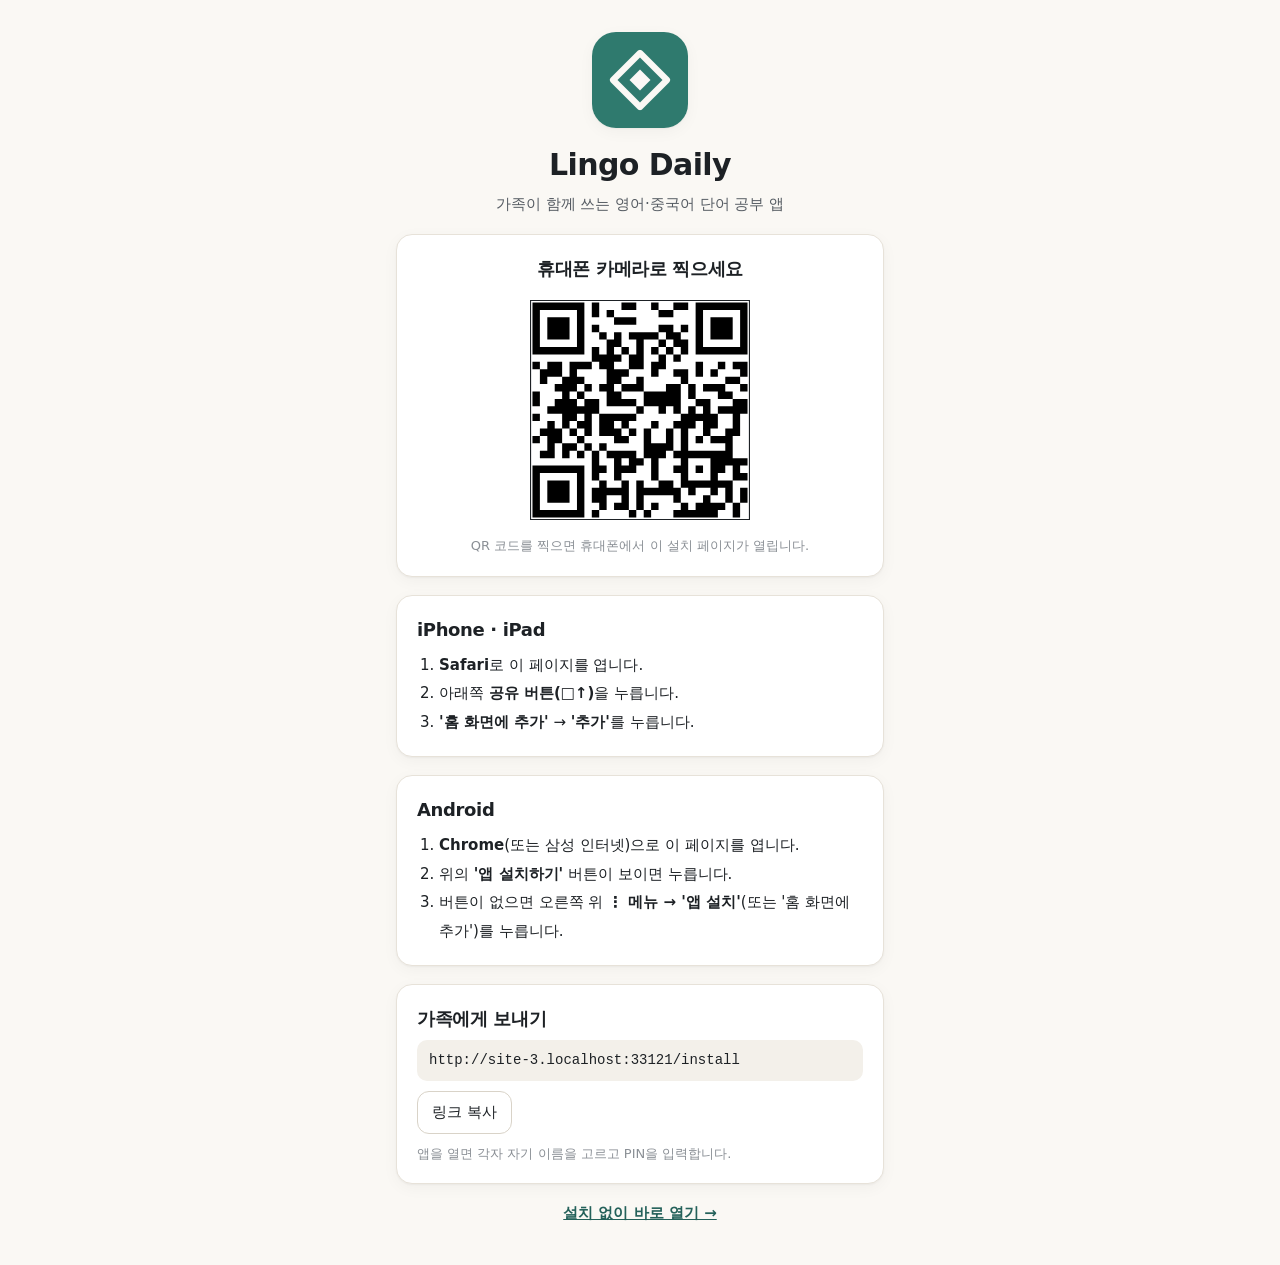
==== web/install.html @ 8a2558e6 "Add an /install download page with per-device steps and a QR code /install opens without signing in," ====
<!doctype html>
<html lang="ko">
  <head>
    <meta charset="utf-8" />
    <meta name="viewport" content="width=device-width, initial-scale=1, viewport-fit=cover" />
    <title>Lingo Daily 앱 설치</title>
    <meta name="description" content="가족이 함께 쓰는 영어·중국어 단어 공부 앱 Lingo Daily를 휴대폰에 설치하세요." />
    <meta name="theme-color" content="#FAF8F4" />
    <meta property="og:title" content="Lingo Daily 앱 설치" />
    <meta property="og:description" content="눌러서 휴대폰 홈 화면에 Lingo Daily를 설치하세요." />
    <meta property="og:image" content="icons/icon-512.png" />
    <link rel="manifest" href="manifest.webmanifest" />
    <link rel="icon" href="icons/icon.svg" type="image/svg+xml" />
    <link rel="apple-touch-icon" href="icons/apple-touch-icon.png" />
    <meta name="apple-mobile-web-app-capable" content="yes" />
    <meta name="apple-mobile-web-app-title" content="Lingo Daily" />
    <link rel="stylesheet" href="style.css" />
    <style>
      .install {
        width: min(520px, 100%);
        margin: 0 auto;
        padding: calc(32px + env(safe-area-inset-top)) 16px 40px;
        display: grid;
        gap: 18px;
      }
      .install-head {
        text-align: center;
        display: grid;
        justify-items: center;
        gap: 6px;
      }
      .install-head img {
        width: 96px;
        height: 96px;
        border-radius: 24px;
        box-shadow: var(--shadow);
      }
      .install-head h1 {
        font-size: 30px;
        font-weight: 800;
        margin-top: 8px;
      }
      .install-head p {
        color: var(--ink-2);
      }
      .card {
        background: var(--surface);
        border: 1px solid var(--line);
        border-radius: var(--radius);
        box-shadow: var(--shadow);
        padding: 20px;
      }
      .card h2 {
        font-size: 18px;
        margin-bottom: 8px;
      }
      .card.now {
        border: 2px solid var(--accent);
      }
      .card .badge {
        display: inline-block;
        margin-left: 6px;
        padding: 2px 9px;
        border-radius: 99px;
        background: var(--accent);
        color: #fff;
        font-size: 12px;
        vertical-align: 2px;
      }
      .big {
        width: 100%;
        min-height: 54px;
        border-radius: 14px;
        font-size: 17px;
      }
      .note {
        background: var(--warn-soft);
        color: var(--warn-ink);
        border-radius: 12px;
        padding: 12px 14px;
        font-size: 14px;
      }
      .qr {
        display: grid;
        justify-items: center;
        gap: 10px;
        text-align: center;
      }
      .qr svg {
        width: 220px;
        height: 220px;
      }
      .url {
        display: block;
        padding: 10px 12px;
        background: var(--surface-2);
        border-radius: 10px;
        word-break: break-all;
        font-size: 14px;
      }
      .row {
        display: flex;
        gap: 8px;
        flex-wrap: wrap;
        margin-top: 10px;
      }
      .open {
        text-align: center;
        color: var(--ink-2);
      }
      .open a {
        color: var(--accent-strong);
        font-weight: 700;
      }
    </style>
  </head>
  <body>
    <main class="install" style="margin: 0 auto; max-width: none">
      <header class="install-head">
        <img src="icons/icon-192.png" alt="" width="96" height="96" />
        <h1>Lingo Daily</h1>
        <p>가족이 함께 쓰는 영어·중국어 단어 공부 앱</p>
      </header>

      <p class="note" id="inapp" hidden></p>
      <section class="card now" id="done" hidden>
        <h2>✓ 이미 앱으로 실행 중입니다</h2>
        <p class="sub">홈 화면의 Lingo Daily 아이콘으로 열면 됩니다.</p>
      </section>
      <section class="card" id="prompt" hidden>
        <h2>이 기기에 바로 설치</h2>
        <button class="primary big" id="installBtn" type="button">앱 설치하기</button>
      </section>

      <section class="card" id="ios">
        <h2>iPhone · iPad</h2>
        <ol class="install-steps">
          <li><b>Safari</b>로 이 페이지를 엽니다.</li>
          <li>아래쪽 <b>공유 버튼(□↑)</b>을 누릅니다.</li>
          <li><b>'홈 화면에 추가'</b> → <b>'추가'</b>를 누릅니다.</li>
        </ol>
      </section>
      <section class="card" id="android">
        <h2>Android</h2>
        <ol class="install-steps">
          <li><b>Chrome</b>(또는 삼성 인터넷)으로 이 페이지를 엽니다.</li>
          <li>위의 <b>'앱 설치하기'</b> 버튼이 보이면 누릅니다.</li>
          <li>버튼이 없으면 오른쪽 위 <b>⋮ 메뉴 → '앱 설치'</b>(또는 '홈 화면에 추가')를 누릅니다.</li>
        </ol>
      </section>
      <section class="card qr" id="desktop" hidden>
        <h2>휴대폰 카메라로 찍으세요</h2>
        <div id="qr" aria-label="설치 페이지 QR 코드"></div>
        <p class="sub">QR 코드를 찍으면 휴대폰에서 이 설치 페이지가 열립니다.</p>
      </section>

      <section class="card">
        <h2>가족에게 보내기</h2>
        <code class="url" id="url"></code>
        <div class="row">
          <button type="button" id="share">링크 공유</button>
          <button type="button" id="copy">링크 복사</button>
        </div>
        <p class="sub" style="margin-top: 10px">앱을 열면 각자 자기 이름을 고르고 PIN을 입력합니다.</p>
      </section>

      <p class="open"><a href="./">설치 없이 바로 열기 →</a></p>
    </main>
    <script src="vendor/qrcode.js"></script>
    <script>
      (() => {
        const $ = (s) => document.querySelector(s);
        const ua = navigator.userAgent;
        const ios = /iPad|iPhone|iPod/.test(ua) || (navigator.platform === "MacIntel" && navigator.maxTouchPoints > 1);
        const android = /Android/i.test(ua);
        const mobile = ios || android;
        const standalone = matchMedia("(display-mode: standalone)").matches || navigator.standalone === true;
        const link = location.origin + "/install";
        $("#url").textContent = link;

        if (standalone) $("#done").hidden = false;
        if (ios) $("#ios").classList.add("now");
        if (android) $("#android").classList.add("now");
        for (const id of ["#ios", "#android"])
          if ($(id).classList.contains("now"))
            $(id).querySelector("h2").insertAdjacentHTML("beforeend", '<span class="badge">내 기기</span>');
        if (ios) $("#android").before($("#ios"));
        else if (android) $("#ios").before($("#android"));

        // In-app browsers (KakaoTalk, Instagram, …) cannot install apps: send the page to the real browser.
        const inapp = /KAKAOTALK|Instagram|FBAN|FBAV|Line\//i.test(ua) || (ios && /CriOS|FxiOS|EdgiOS/.test(ua));
        if (inapp && !standalone) {
          const note = $("#inapp");
          note.hidden = false;
          if (/KAKAOTALK/i.test(ua) && ios) {
            note.textContent =
              "카카오톡 안에서는 설치할 수 없어요. 잠시 후 Safari로 다시 엽니다. 열리지 않으면 오른쪽 아래 ⋯ → 'Safari로 열기'를 누르세요.";
            setTimeout(() => (location.href = "kakaotalk://web/openExternal?url=" + encodeURIComponent(link)), 600);
          } else if (android) {
            note.textContent =
              "이 앱 안의 브라우저에서는 설치할 수 없어요. Chrome으로 다시 엽니다. 열리지 않으면 ⋮ 메뉴 → '다른 브라우저로 열기'를 누르세요.";
            setTimeout(
              () =>
                (location.href =
                  "intent://" + location.host + "/install#Intent;scheme=https;package=com.android.chrome;end"),
              600,
            );
          } else {
            note.textContent = ios
              ? "iPhone에서는 Safari에서만 홈 화면에 추가할 수 있어요. 아래 링크를 복사해 Safari에서 열어주세요."
              : "이 앱 안의 브라우저에서는 설치할 수 없어요. 메뉴에서 '다른 브라우저로 열기'를 눌러주세요.";
          }
        }

        if (!mobile && typeof qrcode === "function") {
          const qr = qrcode(0, "M");
          qr.addData(link);
          qr.make();
          $("#qr").innerHTML = qr.createSvgTag({ cellSize: 6, margin: 2, scalable: true });
          $("#desktop").hidden = false;
          $("#ios").before($("#desktop"));
        }

        let deferred = null;
        window.addEventListener("beforeinstallprompt", (e) => {
          e.preventDefault();
          deferred = e;
          if (!standalone) $("#prompt").hidden = false;
        });
        window.addEventListener("appinstalled", () => {
          $("#prompt").hidden = true;
          $("#done").hidden = false;
        });
        $("#installBtn").onclick = async () => {
          if (!deferred) return;
          deferred.prompt();
          await deferred.userChoice.catch(() => {});
          deferred = null;
          $("#prompt").hidden = true;
        };
        $("#share").hidden = !navigator.share;
        $("#share").onclick = () =>
          navigator
            .share({ title: "Lingo Daily 앱 설치", text: "가족 단어 공부 앱을 설치해 주세요.", url: link })
            .catch(() => {});
        $("#copy").onclick = async () => {
          try {
            await navigator.clipboard.writeText(link);
            $("#copy").textContent = "복사했어요 ✓";
          } catch {
            prompt("이 링크를 복사하세요", link);
          }
        };
        if ("serviceWorker" in navigator) navigator.serviceWorker.register("sw.js").catch(() => {});
      })();
    </script>
  </body>
</html>
---- web/style.css ----
/* Lingo Daily — design A "Calm Focus": warm off-white, deep ink, one muted teal accent. */
:root {
  color-scheme: light;
  --bg: #faf8f4;
  --surface: #ffffff;
  --surface-2: #f3f0ea;
  --ink: #1d2125;
  --ink-2: #565c63;
  --ink-3: #8a8f95;
  --line: #e7e2d9;
  --line-2: #d9d3c8;
  --accent: #2f7a6e;
  --accent-strong: #24615a;
  --accent-soft: #e4f0ec;
  --accent-ink: #ffffff;
  --warn-soft: #fbf1de;
  --warn-ink: #8a5a12;
  --danger: #b5483a;
  --radius: 16px;
  --radius-sm: 10px;
  --shadow: 0 1px 2px rgba(29, 33, 37, 0.04), 0 4px 16px rgba(29, 33, 37, 0.04);
  --rail: 84px;
  --font: "Pretendard", "Pretendard Variable", -apple-system, BlinkMacSystemFont, "Apple SD Gothic Neo", "Noto Sans KR",
    "Malgun Gothic", system-ui, sans-serif;
}
* {
  box-sizing: border-box;
}
[hidden] {
  display: none !important;
}
html {
  -webkit-text-size-adjust: 100%;
}
body {
  margin: 0;
  min-height: 100dvh;
  background: var(--bg);
  color: var(--ink);
  font-family: var(--font);
  font-size: 15px;
  line-height: 1.5;
  -webkit-font-smoothing: antialiased;
  -webkit-tap-highlight-color: transparent;
}
svg {
  width: 22px;
  height: 22px;
  fill: none;
  stroke: currentColor;
  stroke-width: 1.8;
  stroke-linecap: round;
  stroke-linejoin: round;
  flex: none;
}
button,
input,
select {
  font: inherit;
  color: inherit;
}
button {
  cursor: pointer;
  border: 1px solid var(--line-2);
  background: var(--surface);
  border-radius: 12px;
  padding: 9px 14px;
  min-height: 40px;
  transition:
    background 0.15s,
    border-color 0.15s,
    color 0.15s;
}
button:hover {
  border-color: var(--accent);
}
button:focus-visible,
input:focus-visible,
select:focus-visible,
a:focus-visible {
  outline: 2px solid var(--accent);
  outline-offset: 2px;
}
button:disabled {
  opacity: 0.45;
  cursor: not-allowed;
}
button.primary,
.primary {
  background: var(--accent);
  border-color: var(--accent);
  color: var(--accent-ink);
  font-weight: 600;
}
button.primary:hover {
  background: var(--accent-strong);
  border-color: var(--accent-strong);
}
button.ghost {
  display: inline-flex;
  align-items: center;
  gap: 6px;
  color: var(--accent);
  border-color: var(--line);
}
button.ghost svg {
  width: 18px;
  height: 18px;
}
button.link {
  border: 0;
  background: none;
  color: var(--ink-2);
  text-decoration: underline;
  text-underline-offset: 3px;
}
input,
select {
  border: 1px solid var(--line-2);
  border-radius: 12px;
  background: var(--surface);
  padding: 10px 12px;
  min-height: 44px;
  width: 100%;
}
h1,
h2,
h3 {
  margin: 0;
  letter-spacing: -0.02em;
}
p {
  margin: 0;
}
.sub {
  color: var(--ink-3);
  font-size: 13px;
}
.eyebrow {
  color: var(--accent);
  font-size: 12px;
  font-weight: 700;
  letter-spacing: 0.12em;
}

/* ------------------------------------------------------------------ shell */
.rail {
  position: fixed;
  inset: 0 auto 0 0;
  width: var(--rail);
  display: flex;
  flex-direction: column;
  align-items: center;
  gap: 6px;
  padding: 22px 10px;
  border-right: 1px solid var(--line);
  background: var(--bg);
  z-index: 20;
}
.rail-mark {
  color: var(--accent);
  font-size: 28px;
  text-decoration: none;
  margin-bottom: 18px;
  line-height: 1;
}
.rail button {
  width: 60px;
  min-height: 56px;
  padding: 7px 0 6px;
  display: flex;
  flex-direction: column;
  align-items: center;
  gap: 3px;
  border: 0;
  border-radius: 14px;
  background: none;
  color: var(--ink-2);
}
.rail button span {
  font-size: 11px;
}
.rail button:hover {
  background: var(--surface-2);
}
.rail button.active {
  background: var(--accent);
  color: var(--accent-ink);
}
.rail-settings {
  margin-top: auto;
}
main {
  margin-left: var(--rail);
  padding: 0 40px 56px;
  max-width: calc(1280px + var(--rail));
}
.topbar {
  display: flex;
  align-items: center;
  gap: 18px;
  min-height: 76px;
  border-bottom: 1px solid var(--line);
  margin-bottom: 32px;
}
.wordmark {
  font-size: 26px;
  font-weight: 800;
  letter-spacing: -0.03em;
  color: var(--ink);
  text-decoration: none;
}
.topbar-date {
  padding-left: 18px;
  border-left: 1px solid var(--line-2);
  color: var(--ink-2);
  font-size: 16px;
}
.topbar-actions {
  margin-left: auto;
}
.me {
  display: flex;
  align-items: center;
  gap: 8px;
  border: 0;
  background: none;
  padding: 4px;
  min-height: 44px;
}
.me b,
.avatar {
  display: grid;
  place-items: center;
  width: 36px;
  height: 36px;
  border-radius: 50%;
  background: var(--accent);
  color: #fff;
  font-size: 15px;
  font-weight: 700;
  flex: none;
}
.avatar.big {
  width: 64px;
  height: 64px;
  font-size: 26px;
}
.me span {
  font-size: 14px;
  color: var(--ink-2);
}
.me span:empty {
  display: none;
}
.segmented {
  display: inline-flex;
  padding: 4px;
  gap: 4px;
  border: 1px solid var(--line-2);
  border-radius: 999px;
  background: var(--surface);
}
.segmented button {
  border: 0;
  border-radius: 999px;
  min-width: 112px;
  min-height: 40px;
  padding: 6px 18px;
  background: none;
  color: var(--ink-2);
  font-weight: 600;
}
.segmented button.on {
  background: var(--accent);
  color: var(--accent-ink);
}

/* ------------------------------------------------------------------ checklist dashboard (app.js) */
.heading {
  display: flex;
  justify-content: space-between;
  align-items: flex-end;
  gap: 20px;
  margin-bottom: 26px;
}
.heading h1 {
  font-size: 40px;
  font-weight: 800;
  margin: 6px 0 6px;
}
.heading p {
  color: var(--ink-2);
}
.toolbar,
.datebar {
  display: flex;
  flex-wrap: wrap;
  align-items: center;
  gap: 8px;
  margin-bottom: 14px;
}
#languages {
  display: flex;
  flex-wrap: wrap;
  gap: 8px;
}
#languages button {
  border-radius: 999px;
}
#languages .selected {
  background: var(--accent);
  border-color: var(--accent);
  color: #fff;
}
#addLang {
  border-style: dashed;
  color: var(--ink-2);
}
.datebar > div {
  display: flex;
  gap: 6px;
  align-items: center;
}
.datebar input {
  width: 170px;
}
.stats {
  display: grid;
  grid-template-columns: repeat(4, minmax(0, 1fr));
  gap: 14px;
  margin: 18px 0 30px;
}
.stats article,
.panel {
  background: var(--surface);
  border: 1px solid var(--line);
  border-radius: var(--radius);
  padding: 20px 22px;
  box-shadow: var(--shadow);
}
.stats label {
  display: block;
  color: var(--ink-2);
  font-size: 13px;
}
.stats strong {
  display: block;
  font-size: 34px;
  font-weight: 800;
  color: var(--accent);
  margin: 4px 0;
}
.stats strong span {
  font-size: 15px;
  color: var(--ink-3);
  margin-left: 3px;
  font-weight: 500;
}
.stats small {
  color: var(--ink-3);
  font-size: 12px;
}
.track {
  height: 6px;
  border-radius: 99px;
  background: var(--surface-2);
  overflow: hidden;
  margin: 8px 0;
}
.track i {
  display: block;
  height: 100%;
  border-radius: 99px;
  background: var(--accent);
}
.columns {
  display: grid;
  grid-template-columns: minmax(0, 1fr) 360px;
  gap: 24px;
}
.right {
  display: grid;
  gap: 16px;
  align-content: start;
}
.section-title {
  display: flex;
  justify-content: space-between;
  align-items: center;
  gap: 12px;
  margin-bottom: 14px;
}
.section-title h2 {
  font-size: 19px;
}
.section-title p,
.section-title > span {
  color: var(--ink-3);
  font-size: 13px;
}
#warning {
  background: var(--warn-soft);
  color: var(--warn-ink);
  border-radius: 12px;
  padding: 12px 16px;
  font-size: 14px;
  margin-bottom: 18px;
}
#warning.good {
  background: var(--accent-soft);
  color: var(--accent-strong);
}
.task {
  display: grid;
  grid-template-columns: auto auto minmax(0, 1fr) auto auto auto;
  align-items: center;
  gap: 14px;
  background: var(--surface);
  border: 1px solid var(--line);
  border-radius: 14px;
  padding: 12px 14px;
  margin-bottom: 10px;
}
.task.completed {
  background: var(--accent-soft);
  border-color: transparent;
}
.check {
  width: 30px;
  height: 30px;
  min-height: 30px;
  padding: 0;
  border-radius: 50%;
  color: #fff;
}
.completed .check {
  background: var(--accent);
  border-color: var(--accent);
}
.icon {
  width: 38px;
  height: 38px;
  display: grid;
  place-items: center;
  border-radius: 12px;
  background: var(--surface-2);
  color: var(--accent);
  font-weight: 700;
}
.task-title {
  font-size: 12px;
  font-weight: 700;
  letter-spacing: 0.08em;
  color: var(--accent);
}
.task-info p {
  font-size: 14px;
}
.task-progress {
  height: 4px;
  background: var(--surface-2);
  border-radius: 9px;
  margin-top: 7px;
  overflow: hidden;
}
.task-progress i {
  display: block;
  height: 100%;
  background: var(--accent);
}
.amount {
  font-size: 13px;
  color: var(--ink-2);
  white-space: nowrap;
}
.edit {
  font-size: 13px;
  min-height: 34px;
  padding: 6px 12px;
}
.chart {
  display: flex;
  align-items: flex-end;
  justify-content: space-between;
  height: 150px;
  gap: 6px;
  margin-top: 14px;
}
.barcol {
  flex: 1;
  display: flex;
  flex-direction: column;
  align-items: center;
  justify-content: flex-end;
  gap: 5px;
  font-size: 11px;
  color: var(--ink-3);
  height: 100%;
}
.barcol .bar {
  width: 70%;
  max-width: 28px;
  border-radius: 8px 8px 3px 3px;
  background: var(--line-2);
}
.barcol.current .bar {
  background: var(--accent);
}
.barcol.current {
  color: var(--accent);
  font-weight: 700;
}
.schedule-item {
  display: grid;
  grid-template-columns: 48px 10px minmax(0, 1fr);
  gap: 10px;
  align-items: center;
  padding: 9px 0;
  border-bottom: 1px solid var(--line);
}
.schedule-item time {
  font-size: 13px;
  color: var(--ink-2);
}
.schedule-item i {
  width: 8px;
  height: 8px;
  border-radius: 50%;
  background: var(--accent);
}
.schedule-item b {
  display: block;
  font-size: 14px;
}
.schedule-item small {
  color: var(--ink-3);
  font-size: 12px;
}
.bottom {
  display: flex;
  flex-wrap: wrap;
  align-items: center;
  gap: 10px;
  margin-top: 28px;
  padding-top: 18px;
  border-top: 1px solid var(--line);
  color: var(--ink-3);
  font-size: 13px;
}
.bottom span {
  flex: 1;
  min-width: 220px;
}
.import {
  border: 1px solid var(--line-2);
  border-radius: 12px;
  padding: 9px 14px;
  cursor: pointer;
  color: var(--ink);
  background: var(--surface);
}
.empty {
  border: 1px dashed var(--line-2);
  border-radius: 14px;
  padding: 26px;
  text-align: center;
  color: var(--ink-3);
}
#report {
  margin-top: 24px;
}
.report-row {
  padding: 10px 0;
  border-bottom: 1px solid var(--line);
}

/* ------------------------------------------------------------------ dialogs & sheets */
dialog {
  border: 1px solid var(--line);
  border-radius: 20px;
  padding: 24px;
  width: min(520px, calc(100vw - 24px));
  max-height: calc(100dvh - 24px);
  overflow: auto;
  background: var(--surface);
  color: var(--ink);
  box-shadow: 0 24px 64px rgba(29, 33, 37, 0.18);
}
dialog::backdrop {
  background: rgba(29, 33, 37, 0.35);
}
form label {
  display: block;
  font-size: 13px;
  color: var(--ink-2);
  margin: 12px 0 6px;
}
form .primary {
  width: 100%;
  margin-top: 16px;
  min-height: 48px;
}
#error,
.form-error,
.gate-error {
  color: var(--danger);
  font-size: 13px;
  min-height: 1em;
  margin-top: 8px;
}
.sheet-head {
  display: flex;
  justify-content: space-between;
  align-items: center;
  margin-bottom: 8px;
}
.sheet-head h2 {
  font-size: 22px;
}
.icon-btn {
  width: 40px;
  padding: 0;
}
.sheet-section {
  border-top: 1px solid var(--line);
  padding: 18px 0 4px;
  margin-top: 14px;
}
.sheet-section h3 {
  font-size: 16px;
  margin-bottom: 6px;
}
.sheet-section > .sub {
  margin-bottom: 12px;
}
.sheet-section.current {
  background: var(--accent-soft);
  border-radius: 14px;
  border-top-color: transparent;
  padding: 14px 16px;
}
.sheet-form .field {
  display: block;
}
.field span {
  display: block;
  margin-bottom: 6px;
}
.btn-row {
  display: flex;
  flex-wrap: wrap;
  gap: 8px;
  margin: 10px 0;
}
.me-row,
.family-row {
  display: flex;
  align-items: center;
  gap: 12px;
}
.family-row {
  flex-wrap: wrap;
  padding: 10px 0;
  border-bottom: 1px solid var(--line);
}
.family-row .btn-row {
  margin: 0 0 0 auto;
}
.family-row .btn-row button {
  min-height: 34px;
  padding: 5px 10px;
  font-size: 13px;
}
.family-list {
  margin-bottom: 14px;
}
.install-steps {
  margin: 6px 0 0;
  padding-left: 22px;
  line-height: 1.9;
}
.install-done {
  color: var(--accent-strong);
  font-weight: 700;
}
.wide {
  width: 100%;
  min-height: 48px;
  margin-top: 8px;
}
.sheet-section a[target="_blank"] {
  display: inline-block;
  margin: 0 12px 8px 0;
  color: var(--accent-strong);
  font-weight: 700;
}
.share-url {
  display: block;
  padding: 10px 12px;
  background: var(--surface-2);
  border-radius: 10px;
  margin: 8px 0;
  word-break: break-all;
  font-size: 13px;
}

/* ------------------------------------------------------------------ profile gate */
body.locked > :not(#gate):not(svg):not(dialog) {
  display: none !important;
}
.gate {
  min-height: 100dvh;
  display: grid;
  place-items: center;
  padding: 32px 16px;
}
.gate-box {
  width: min(460px, 100%);
  text-align: center;
}
.gate-mark {
  color: var(--accent);
  font-size: 40px;
  line-height: 1;
}
.gate-box .wordmark {
  display: block;
  margin: 6px 0 34px;
}
.gate-box h1 {
  font-size: 30px;
  font-weight: 800;
}
.gate-box > .sub {
  margin: 8px 0 26px;
  font-size: 15px;
}
.gate-profiles {
  display: grid;
  grid-template-columns: repeat(auto-fit, minmax(120px, 1fr));
  gap: 12px;
}
.gate-profile {
  display: flex;
  flex-direction: column;
  align-items: center;
  gap: 10px;
  padding: 22px 10px 18px;
  border: 1px solid var(--line);
  border-radius: var(--radius);
  background: var(--surface);
  box-shadow: var(--shadow);
  font-size: 17px;
  font-weight: 700;
}
.gate-pin {
  display: grid;
  gap: 12px;
  margin-top: 10px;
}
.gate-who {
  display: flex;
  flex-direction: column;
  align-items: center;
  gap: 10px;
  margin-bottom: 8px;
  font-size: 20px;
}
.gate-pin input {
  text-align: center;
  font-size: 24px;
  letter-spacing: 0.4em;
  min-height: 58px;
}
.gate-pin input::placeholder {
  letter-spacing: normal;
  font-size: 16px;
}
.gate-pin .primary {
  min-height: 52px;
  font-size: 17px;
}

/* ------------------------------------------------------------------ responsive */
@media (max-width: 1100px) {
  main {
    padding: 0 24px 48px;
  }
  .columns {
    grid-template-columns: 1fr;
  }
  .stats {
    grid-template-columns: repeat(2, minmax(0, 1fr));
  }
}
@media (max-width: 760px) {
  body {
    padding-bottom: calc(72px + env(safe-area-inset-bottom));
  }
  /* Rail becomes a bottom tab bar on phones. */
  .rail {
    inset: auto 0 0 0;
    width: auto;
    height: calc(68px + env(safe-area-inset-bottom));
    flex-direction: row;
    justify-content: space-around;
    align-items: flex-start;
    gap: 0;
    padding: 6px 4px env(safe-area-inset-bottom);
    border-right: 0;
    border-top: 1px solid var(--line);
    background: rgba(250, 248, 244, 0.96);
    backdrop-filter: blur(10px);
  }
  .rail-mark {
    display: none;
  }
  .rail button {
    flex: 1;
    width: auto;
    min-height: 56px;
    background: none !important;
  }
  .rail button.active {
    color: var(--accent);
  }
  .rail button.active span {
    font-weight: 700;
  }
  .rail-settings {
    margin-top: 0;
  }
  main {
    margin-left: 0;
    padding: 0 16px 24px;
  }
  .topbar {
    flex-wrap: wrap;
    gap: 10px 12px;
    min-height: 0;
    padding: 14px 0 14px;
    padding-top: calc(14px + env(safe-area-inset-top));
    margin-bottom: 22px;
  }
  .wordmark {
    font-size: 23px;
  }
  .topbar-date {
    border: 0;
    padding: 0;
    margin-left: auto;
    font-size: 14px;
  }
  .me span {
    display: none;
  }
  .me b {
    width: 32px;
    height: 32px;
    font-size: 14px;
  }
  .topbar-actions {
    order: 5;
    width: 100%;
    margin: 0;
  }
  .segmented {
    display: flex;
    width: 100%;
  }
  .segmented button {
    flex: 1;
    min-width: 0;
  }
  .heading {
    flex-direction: column;
    align-items: stretch;
  }
  .heading h1 {
    font-size: 30px;
  }
  .stats {
    gap: 10px;
  }
  .stats article {
    padding: 14px;
  }
  .stats strong {
    font-size: 26px;
  }
  .task {
    grid-template-columns: auto minmax(0, 1fr) auto;
    gap: 10px;
  }
  .task .icon,
  .task .amount {
    display: none;
  }
  dialog {
    padding: 20px;
  }
}
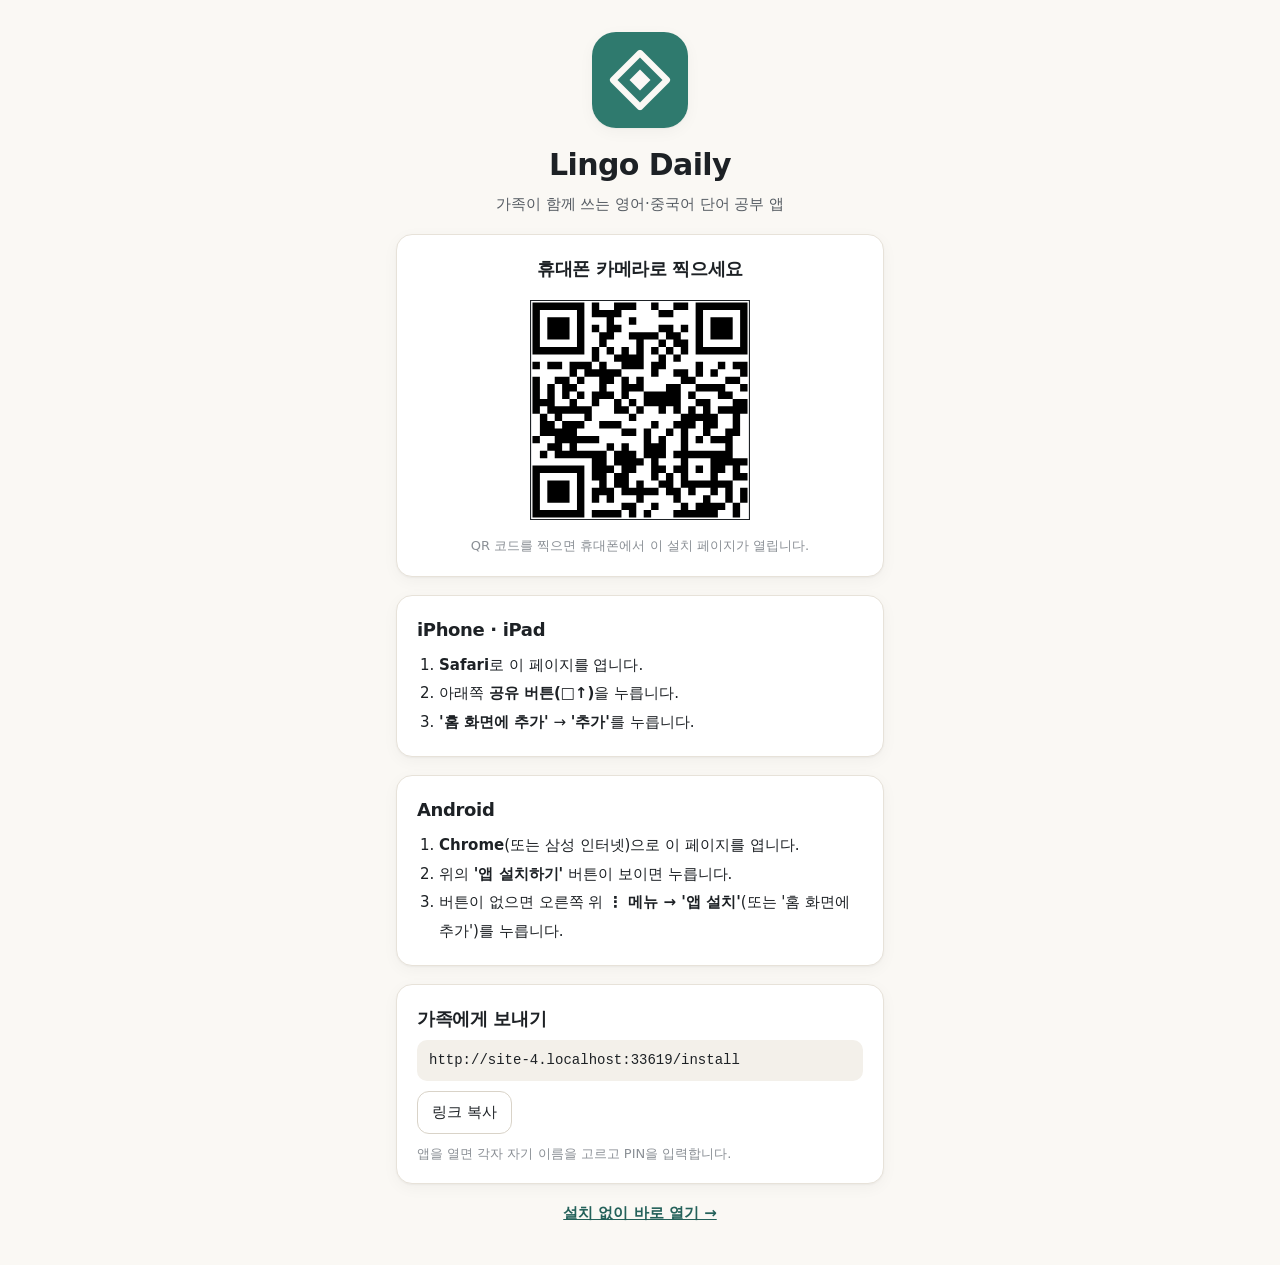
==== commit 6e5e247f: "Add an Android app (APK) project and offer the APK on /install android/ is a Trusted Web Activity th" ====
--- a/web/install.html
+++ b/web/install.html
@@ -104,6 +104,15 @@
         flex-wrap: wrap;
         margin-top: 10px;
       }
+      .apk-btn {
+        display: grid;
+        place-items: center;
+        text-decoration: none;
+        margin: 4px 0 10px;
+      }
+      #apkBox .sub {
+        margin-bottom: 14px;
+      }
       .open {
         text-align: center;
         color: var(--ink-2);
@@ -142,6 +151,15 @@
       </section>
       <section class="card" id="android">
         <h2>Android</h2>
+        <div id="apkBox" hidden>
+          <a class="primary big apk-btn" id="apk" href="downloads/lingo-daily.apk" download="lingo-daily.apk"
+            >Android 앱(APK) 받기</a
+          >
+          <p class="sub">
+            받은 파일을 열고 설치합니다. 처음 한 번 '출처를 알 수 없는 앱' 설치를 허용해야 할 수 있어요(설정 → 허용).
+            아래 방법으로 설치해도 같은 앱입니다.
+          </p>
+        </div>
         <ol class="install-steps">
           <li><b>Chrome</b>(또는 삼성 인터넷)으로 이 페이지를 엽니다.</li>
           <li>위의 <b>'앱 설치하기'</b> 버튼이 보이면 누릅니다.</li>
@@ -251,6 +269,13 @@
             prompt("이 링크를 복사하세요", link);
           }
         };
+        // Offer the APK only when the site actually serves one (it is added by android/build-apk.sh).
+        if (!ios)
+          fetch("downloads/lingo-daily.apk", { method: "HEAD" })
+            .then((r) => {
+              if (r.ok) $("#apkBox").hidden = false;
+            })
+            .catch(() => {});
         if ("serviceWorker" in navigator) navigator.serviceWorker.register("sw.js").catch(() => {});
       })();
     </script>
